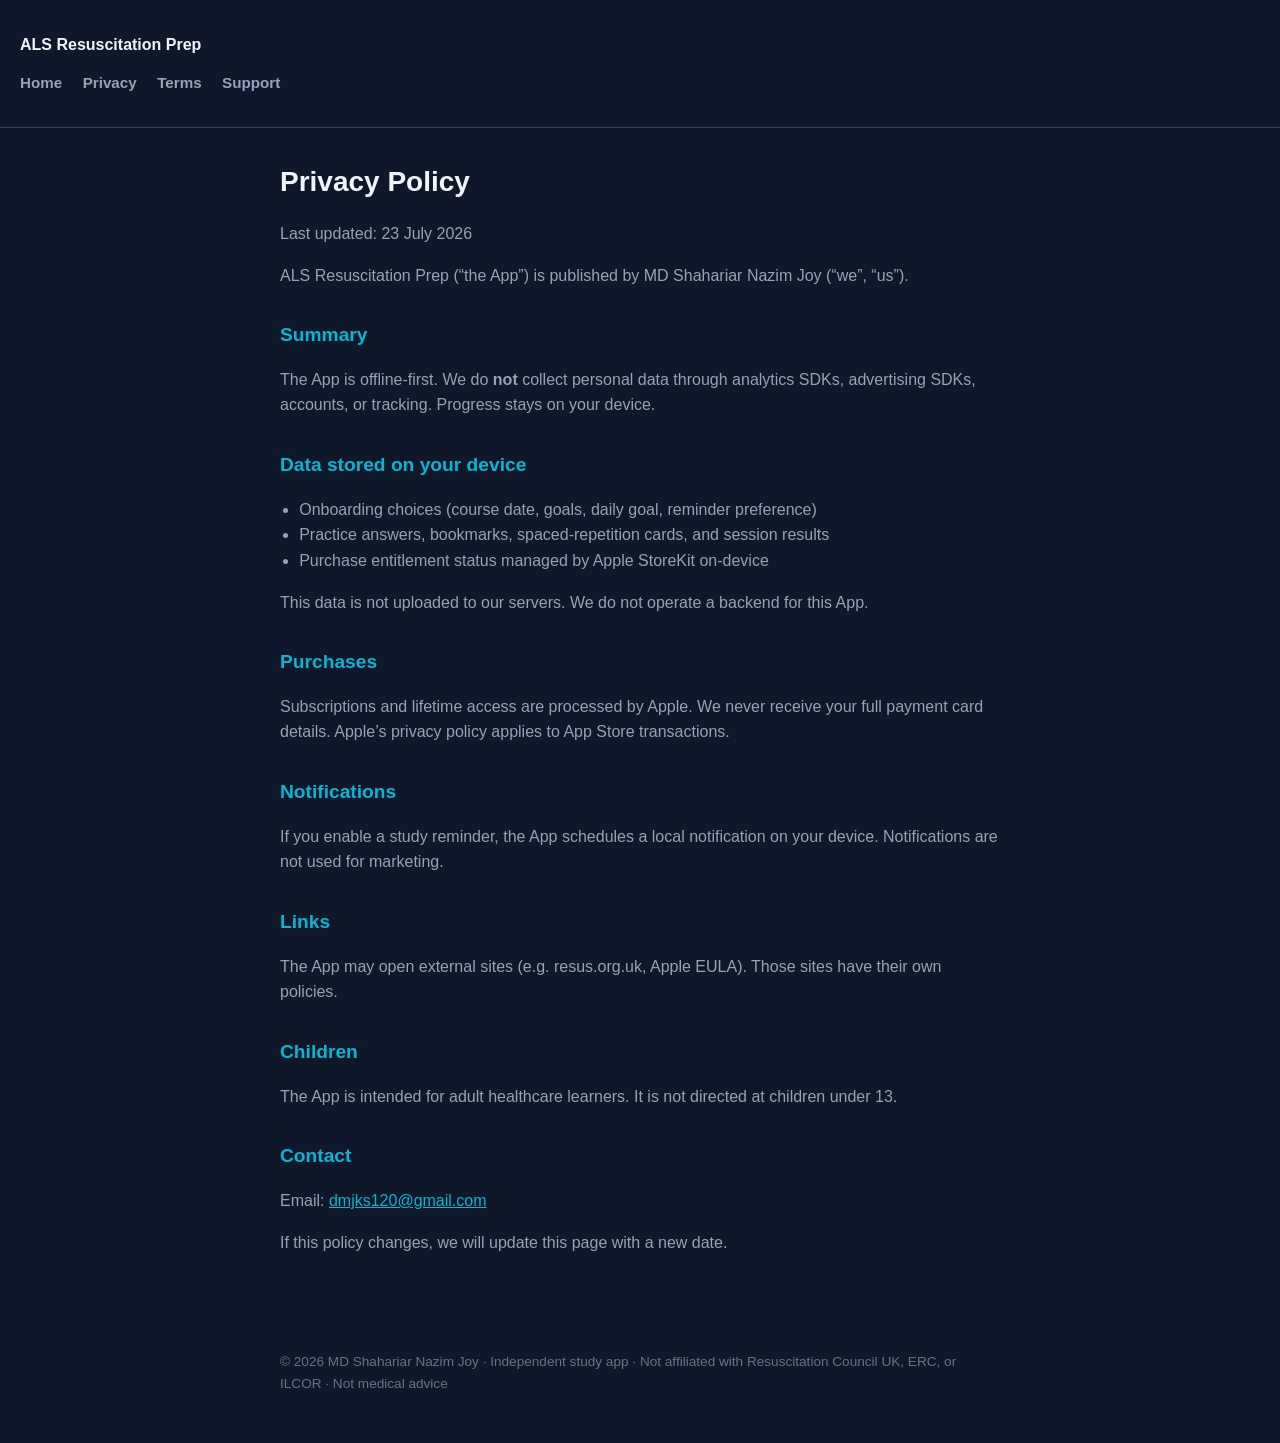
==== privacy.html @ 8780ba05 "Publish ALS Resuscitation Prep legal pages" ====
<!DOCTYPE html>
<html lang="en">
<head>
<meta charset="utf-8"/>
<meta name="viewport" content="width=device-width, initial-scale=1"/>
<title>Privacy Policy · ALS Resuscitation Prep</title>
<link rel="stylesheet" href="style.css"/>
</head>
<body>
<header>
  <a href="index.html">ALS Resuscitation Prep</a>
  <nav style="margin-top:.75rem">
    <a href="index.html">Home</a>
    <a href="privacy.html">Privacy</a>
    <a href="terms.html">Terms</a>
    <a href="support.html">Support</a>
  </nav>
</header>
<main>

<h1>Privacy Policy</h1>
<p>Last updated: 23 July 2026</p>
<p>ALS Resuscitation Prep (“the App”) is published by MD Shahariar Nazim Joy (“we”, “us”).</p>
<h2>Summary</h2>
<p>The App is offline-first. We do <strong>not</strong> collect personal data through analytics SDKs, advertising SDKs, accounts, or tracking. Progress stays on your device.</p>
<h2>Data stored on your device</h2>
<ul>
  <li>Onboarding choices (course date, goals, daily goal, reminder preference)</li>
  <li>Practice answers, bookmarks, spaced-repetition cards, and session results</li>
  <li>Purchase entitlement status managed by Apple StoreKit on-device</li>
</ul>
<p>This data is not uploaded to our servers. We do not operate a backend for this App.</p>
<h2>Purchases</h2>
<p>Subscriptions and lifetime access are processed by Apple. We never receive your full payment card details. Apple’s privacy policy applies to App Store transactions.</p>
<h2>Notifications</h2>
<p>If you enable a study reminder, the App schedules a local notification on your device. Notifications are not used for marketing.</p>
<h2>Links</h2>
<p>The App may open external sites (e.g. resus.org.uk, Apple EULA). Those sites have their own policies.</p>
<h2>Children</h2>
<p>The App is intended for adult healthcare learners. It is not directed at children under 13.</p>
<h2>Contact</h2>
<p>Email: <a href="mailto:dmjks120@gmail.com">dmjks120@gmail.com</a></p>
<p>If this policy changes, we will update this page with a new date.</p>

</main>
<footer>
  © 2026 MD Shahariar Nazim Joy · Independent study app · Not affiliated with Resuscitation Council UK, ERC, or ILCOR · Not medical advice
</footer>
</body>
</html>
---- style.css ----
:root { --bg:#0f172a; --card:#1e293b; --text:#f1f5f9; --muted:#94a3b8; --brand:#ef4444; --accent:#06b6d4; }
* { box-sizing:border-box; }
body { margin:0; font-family:-apple-system,BlinkMacSystemFont,'Segoe UI',Roboto,sans-serif; background:var(--bg); color:var(--text); line-height:1.6; }
header { padding:2rem 1.25rem; border-bottom:1px solid #334155; }
header a { color:var(--text); text-decoration:none; font-weight:700; }
nav a { color:var(--muted); margin-right:1rem; text-decoration:none; font-size:.95rem; }
nav a:hover { color:var(--accent); }
main { max-width:760px; margin:0 auto; padding:2rem 1.25rem 4rem; }
h1 { font-size:1.75rem; margin:0 0 .5rem; }
h2 { font-size:1.2rem; margin:2rem 0 .75rem; color:var(--accent); }
p,li { color:var(--muted); }
ul { padding-left:1.2rem; }
.card { background:var(--card); border-radius:14px; padding:1.25rem 1.4rem; margin:1rem 0; }
footer { max-width:760px; margin:0 auto; padding:1rem 1.25rem 3rem; color:#64748b; font-size:.85rem; }
a { color:var(--accent); }
.badge { display:inline-block; background:rgba(239,68,68,.15); color:#fca5a5; padding:.2rem .6rem; border-radius:999px; font-size:.8rem; font-weight:600; }
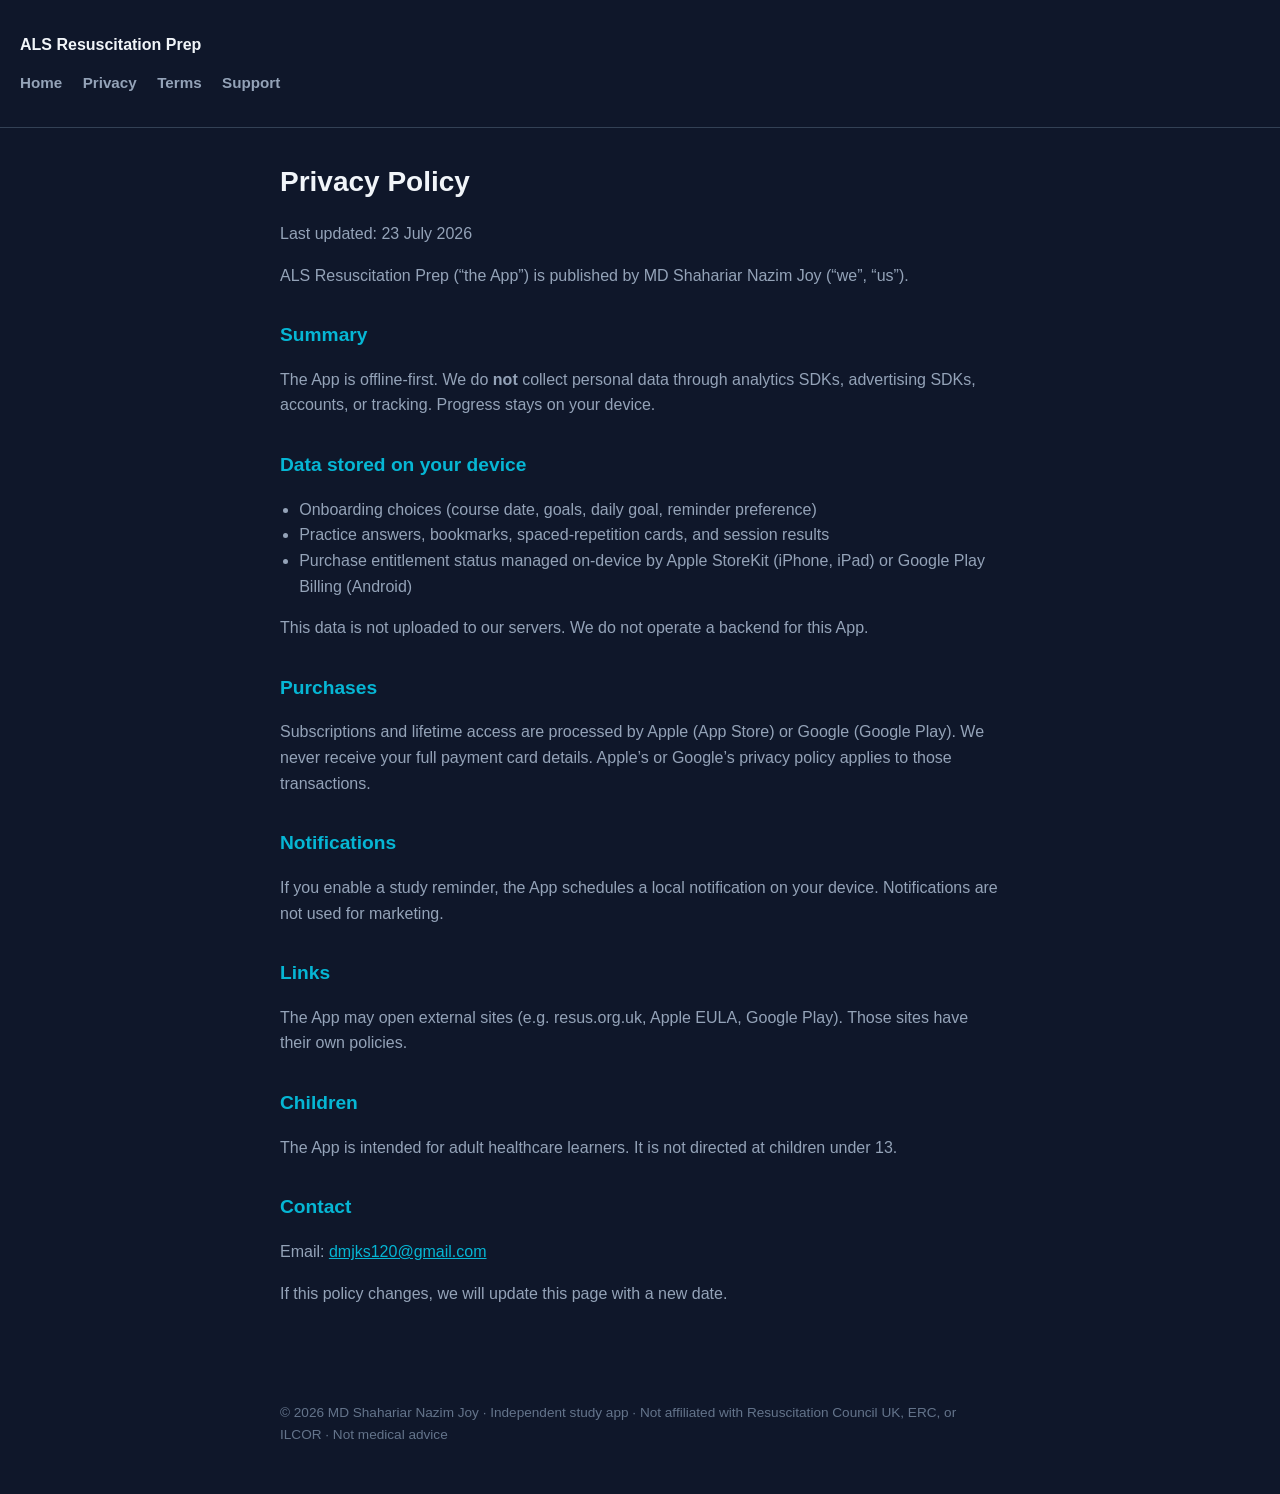
==== commit 1a54ed7a: "Add Android (Google Play) wording to legal and support pages Co-Authored-By: Claude Opus 5.5 <norepl" ====
--- a/privacy.html
+++ b/privacy.html
@@ -27,15 +27,15 @@
 <ul>
   <li>Onboarding choices (course date, goals, daily goal, reminder preference)</li>
   <li>Practice answers, bookmarks, spaced-repetition cards, and session results</li>
-  <li>Purchase entitlement status managed by Apple StoreKit on-device</li>
+  <li>Purchase entitlement status managed on-device by Apple StoreKit (iPhone, iPad) or Google Play Billing (Android)</li>
 </ul>
 <p>This data is not uploaded to our servers. We do not operate a backend for this App.</p>
 <h2>Purchases</h2>
-<p>Subscriptions and lifetime access are processed by Apple. We never receive your full payment card details. Apple’s privacy policy applies to App Store transactions.</p>
+<p>Subscriptions and lifetime access are processed by Apple (App Store) or Google (Google Play). We never receive your full payment card details. Apple’s or Google’s privacy policy applies to those transactions.</p>
 <h2>Notifications</h2>
 <p>If you enable a study reminder, the App schedules a local notification on your device. Notifications are not used for marketing.</p>
 <h2>Links</h2>
-<p>The App may open external sites (e.g. resus.org.uk, Apple EULA). Those sites have their own policies.</p>
+<p>The App may open external sites (e.g. resus.org.uk, Apple EULA, Google Play). Those sites have their own policies.</p>
 <h2>Children</h2>
 <p>The App is intended for adult healthcare learners. It is not directed at children under 13.</p>
 <h2>Contact</h2>
